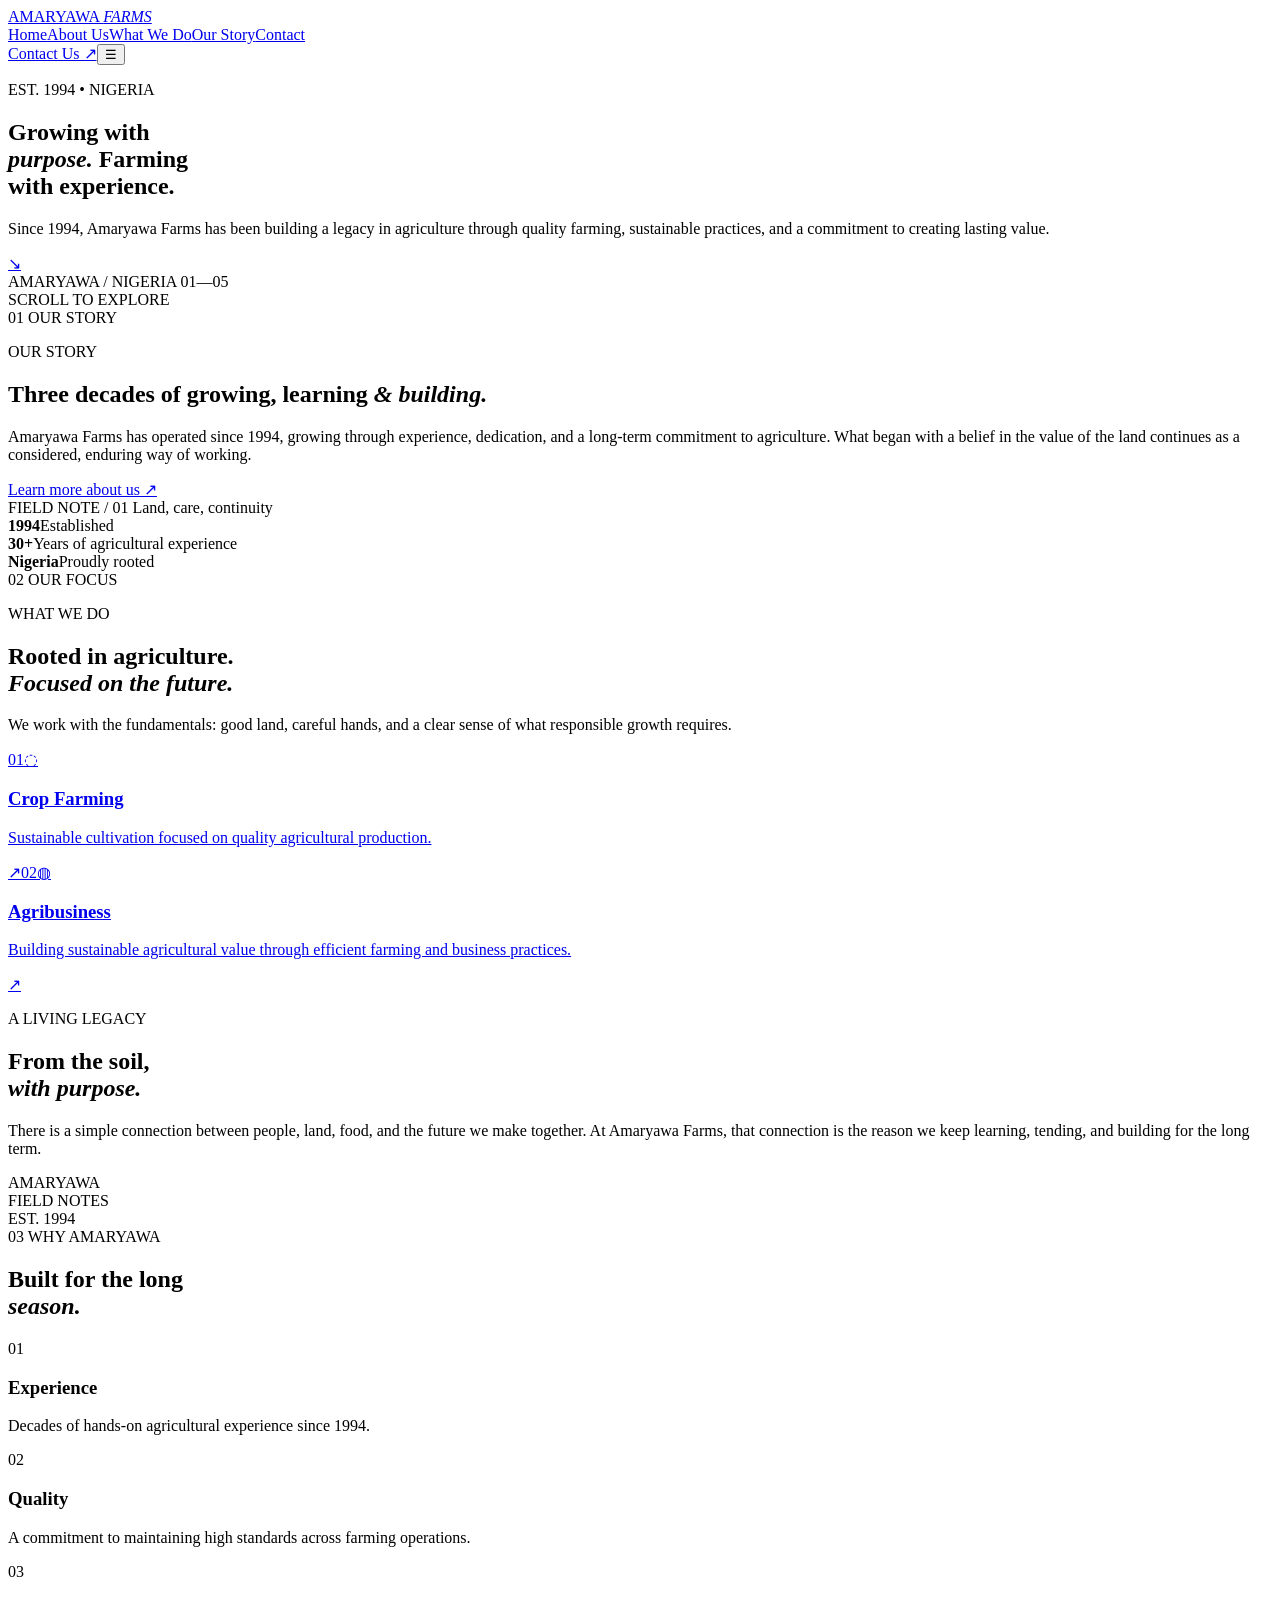
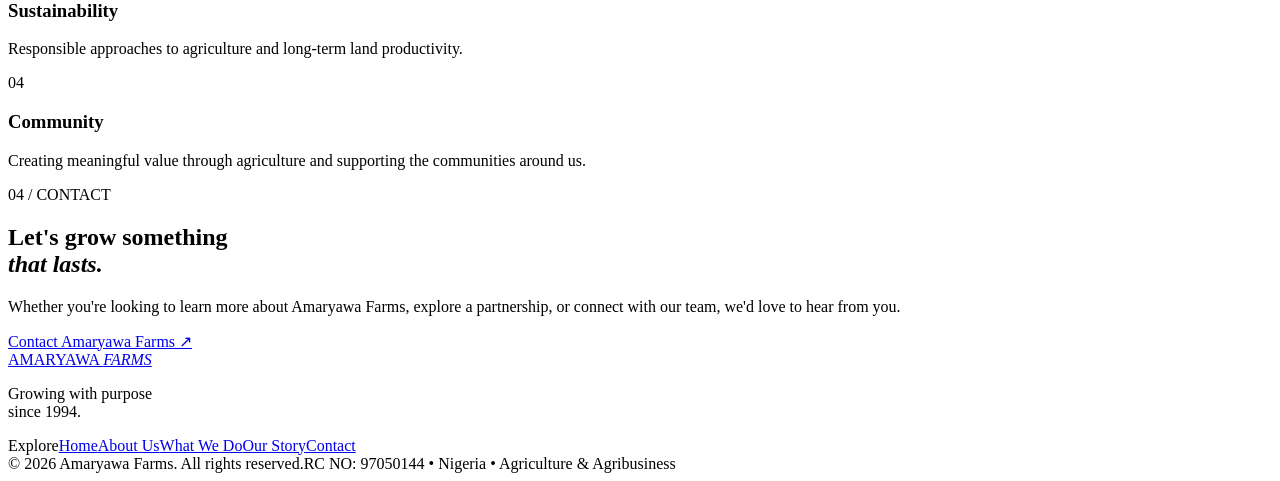
==== index.html @ 3187b5cf "Rename index (2).html to index.html" ====
<!doctype html>
<html lang="en" data-page="home">
<head><meta charset="UTF-8"><meta name="viewport" content="width=device-width, initial-scale=1"><meta name="description" content="Amaryawa Farms — growing with purpose since 1994."><title>Amaryawa Farms — Growing With Purpose</title><link rel="stylesheet" href="styles.css"></head>
<body data-page="home">
<header class="site-nav"><a class="brand" href="index.html">AMARYAWA <em>FARMS</em></a><nav class="desktop-nav" aria-label="Primary navigation"><a data-page="home" href="index.html">Home</a><a data-page="about" href="about.html">About Us</a><a data-page="what-we-do" href="what-we-do.html">What We Do</a><a data-page="story" href="story.html">Our Story</a><a data-page="contact" href="contact.html">Contact</a></nav><a class="nav-cta" href="contact.html">Contact Us ↗</a><button class="menu-toggle" aria-label="Open menu" aria-expanded="false">☰</button></header>
<main>
<section class="hero"><div class="hero-ridge"></div><div class="hero-grass"></div><div class="hero-content container"><p class="eyebrow light">EST. 1994 <span>•</span> NIGERIA</p><h1>Growing with<br><i>purpose.</i> Farming<br>with experience.</h1><div class="hero-bottomline"><p>Since 1994, Amaryawa Farms has been building a legacy in agriculture through quality farming, sustainable practices, and a commitment to creating lasting value.</p><a class="circle-link" href="about.html" aria-label="Explore our farm">↘</a></div></div><div class="hero-rail">AMARYAWA / NIGERIA <span>01—05</span></div><div class="hero-scroll">SCROLL TO EXPLORE <span></span></div></section>
<section class="section-pad"><div class="container intro-grid"><div class="section-index">01 <span>OUR STORY</span></div><div class="intro-copy"><p class="eyebrow">OUR STORY</p><h2>Three decades of growing, learning <i>&amp; building.</i></h2><p class="large-copy">Amaryawa Farms has operated since 1994, growing through experience, dedication, and a long-term commitment to agriculture. What began with a belief in the value of the land continues as a considered, enduring way of working.</p><a class="text-link" href="about.html">Learn more about us ↗</a></div><div><div class="field-note-art"><span class="field-note-circle"></span><span class="field-note-line one"></span><span class="field-note-line two"></span><span class="field-note-leaf one"></span><span class="field-note-leaf two"></span><span class="field-note-sun"></span></div><div class="photo-caption">FIELD NOTE / 01 <span>Land, care, continuity</span></div></div><div class="stat-strip"><div><strong>1994</strong><span>Established</span></div><div><strong>30+</strong><span>Years of agricultural experience</span></div><div><strong>Nigeria</strong><span>Proudly rooted</span></div></div></div></section>
<section class="focus-section section-pad"><div class="container"><div class="section-heading-row"><div class="section-index light">02 <span>OUR FOCUS</span></div><div><p class="eyebrow light">WHAT WE DO</p><h2 class="light-heading">Rooted in agriculture.<br><i>Focused on the future.</i></h2></div><p class="heading-aside">We work with the fundamentals: good land, careful hands, and a clear sense of what responsible growth requires.</p></div><div class="focus-list"><a class="focus-item" href="what-we-do.html"><span class="focus-number">01</span><span class="focus-icon">◌</span><div><h3>Crop Farming</h3><p>Sustainable cultivation focused on quality agricultural production.</p></div><span class="focus-arrow">↗</span></a><a class="focus-item" href="what-we-do.html"><span class="focus-number">02</span><span class="focus-icon">◍</span><div><h3>Agribusiness</h3><p>Building sustainable agricultural value through efficient farming and business practices.</p></div><span class="focus-arrow">↗</span></a></div></div></section>
<section class="story-section section-pad"><div class="container story-grid"><div class="story-copy"><p class="eyebrow">A LIVING LEGACY</p><h2>From the soil,<br><i>with purpose.</i></h2><p>There is a simple connection between people, land, food, and the future we make together. At Amaryawa Farms, that connection is the reason we keep learning, tending, and building for the long term.</p><span class="story-rule"></span></div><div class="story-image-wrap"><div class="topographic-art"><span></span><span></span><span></span><span></span><span></span></div><div class="story-stamp">AMARYAWA<br><span>FIELD NOTES</span><br>EST. 1994</div></div></div></section>
<section class="section-pad"><div class="container"><div class="principles-top"><div class="section-index">03 <span>WHY AMARYAWA</span></div><h2>Built for the long<br><i>season.</i></h2></div><div class="principles-grid"><div class="principle"><span>01</span><h3>Experience</h3><p>Decades of hands-on agricultural experience since 1994.</p></div><div class="principle"><span>02</span><h3>Quality</h3><p>A commitment to maintaining high standards across farming operations.</p></div><div class="principle"><span>03</span><h3>Sustainability</h3><p>Responsible approaches to agriculture and long-term land productivity.</p></div><div class="principle"><span>04</span><h3>Community</h3><p>Creating meaningful value through agriculture and supporting the communities around us.</p></div></div></div></section>
<section class="contact-section"><div class="container contact-inner"><div class="contact-index">04 / CONTACT</div><h2>Let's grow something<br><i>that lasts.</i></h2><p>Whether you're looking to learn more about Amaryawa Farms, explore a partnership, or connect with our team, we'd love to hear from you.</p><a class="contact-button" href="contact.html">Contact Amaryawa Farms ↗</a></div></section>
</main><footer class="footer"><div class="container footer-top"><a class="brand" href="index.html">AMARYAWA <em>FARMS</em></a><p>Growing with purpose<br>since 1994.</p><div class="footer-nav"><span>Explore</span><a href="index.html">Home</a><a href="about.html">About Us</a><a href="what-we-do.html">What We Do</a><a href="story.html">Our Story</a><a href="contact.html">Contact</a></div></div><div class="container footer-bottom"><span>© 2026 Amaryawa Farms. All rights reserved.</span><span>RC NO: 97050144 <span class="footer-dot">•</span> Nigeria <span class="footer-dot">•</span> Agriculture &amp; Agribusiness</span></div></footer><script src="script.js"></script></body></html>
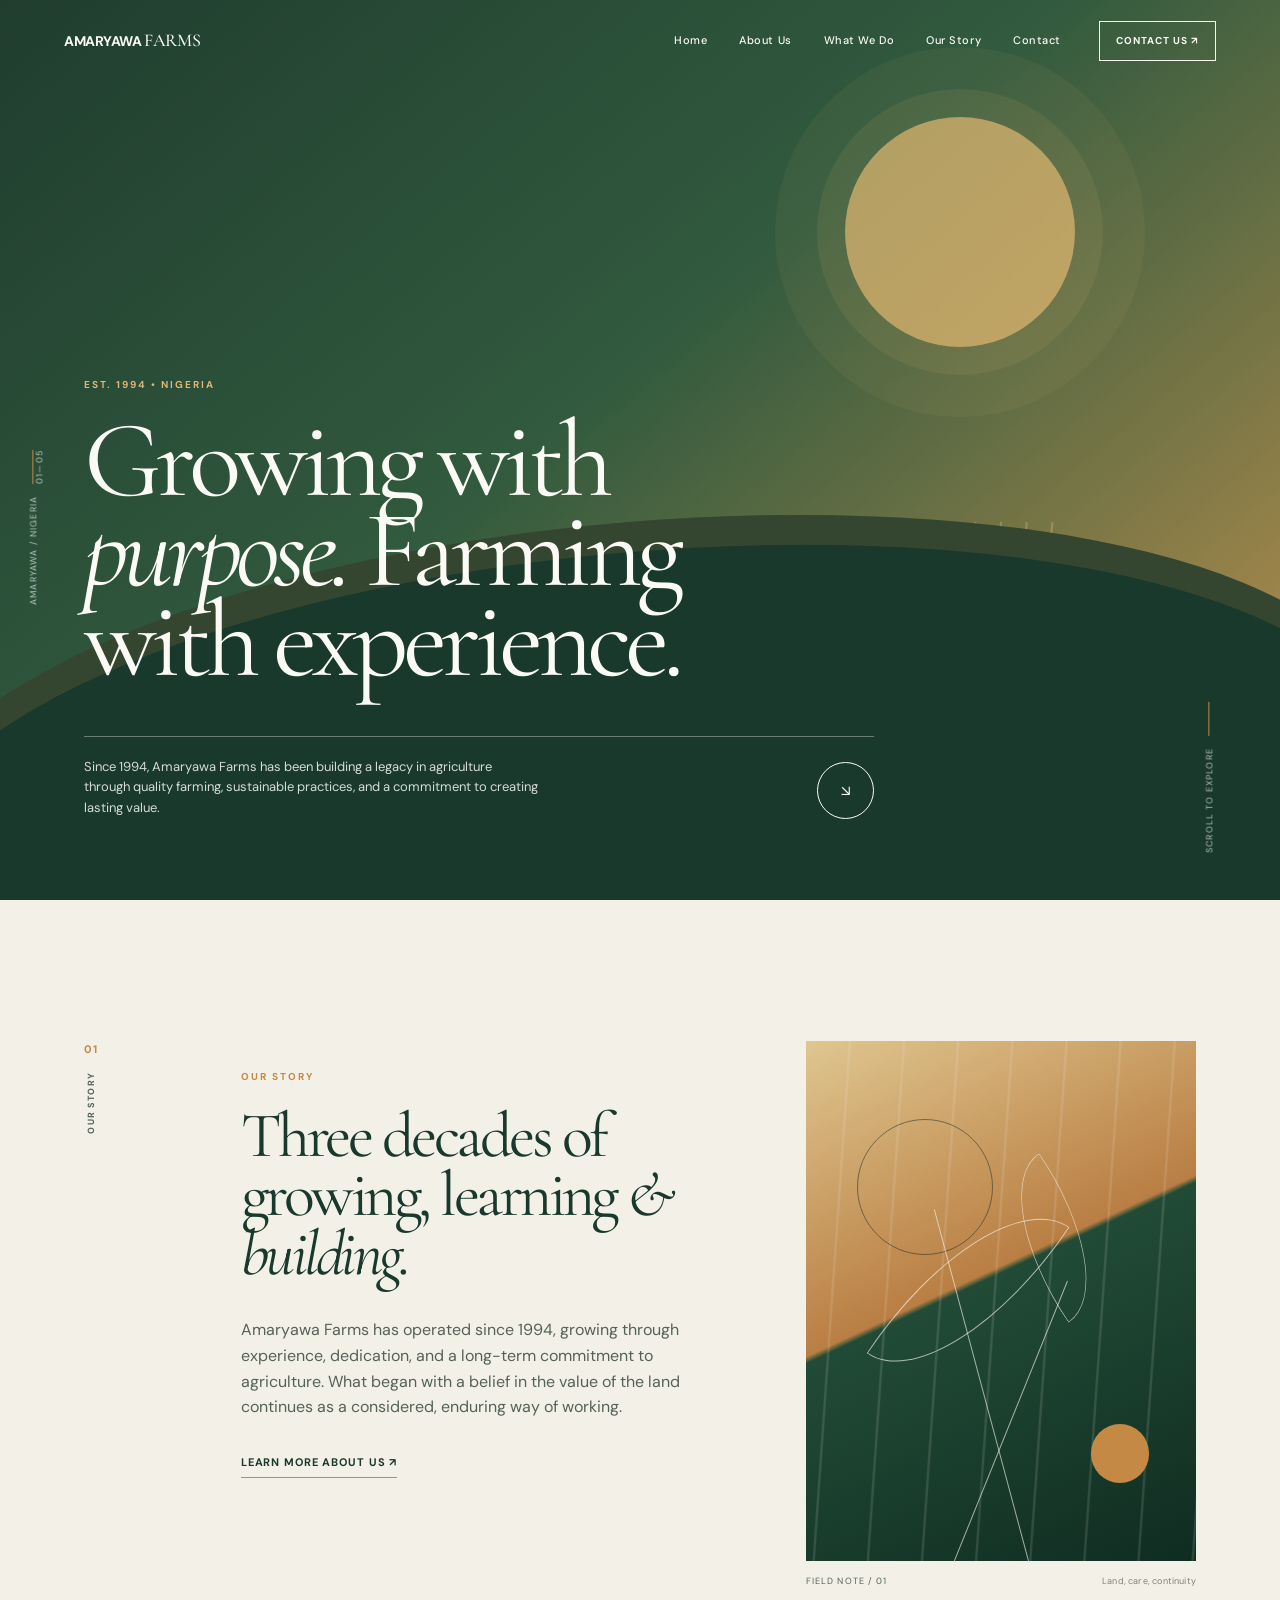
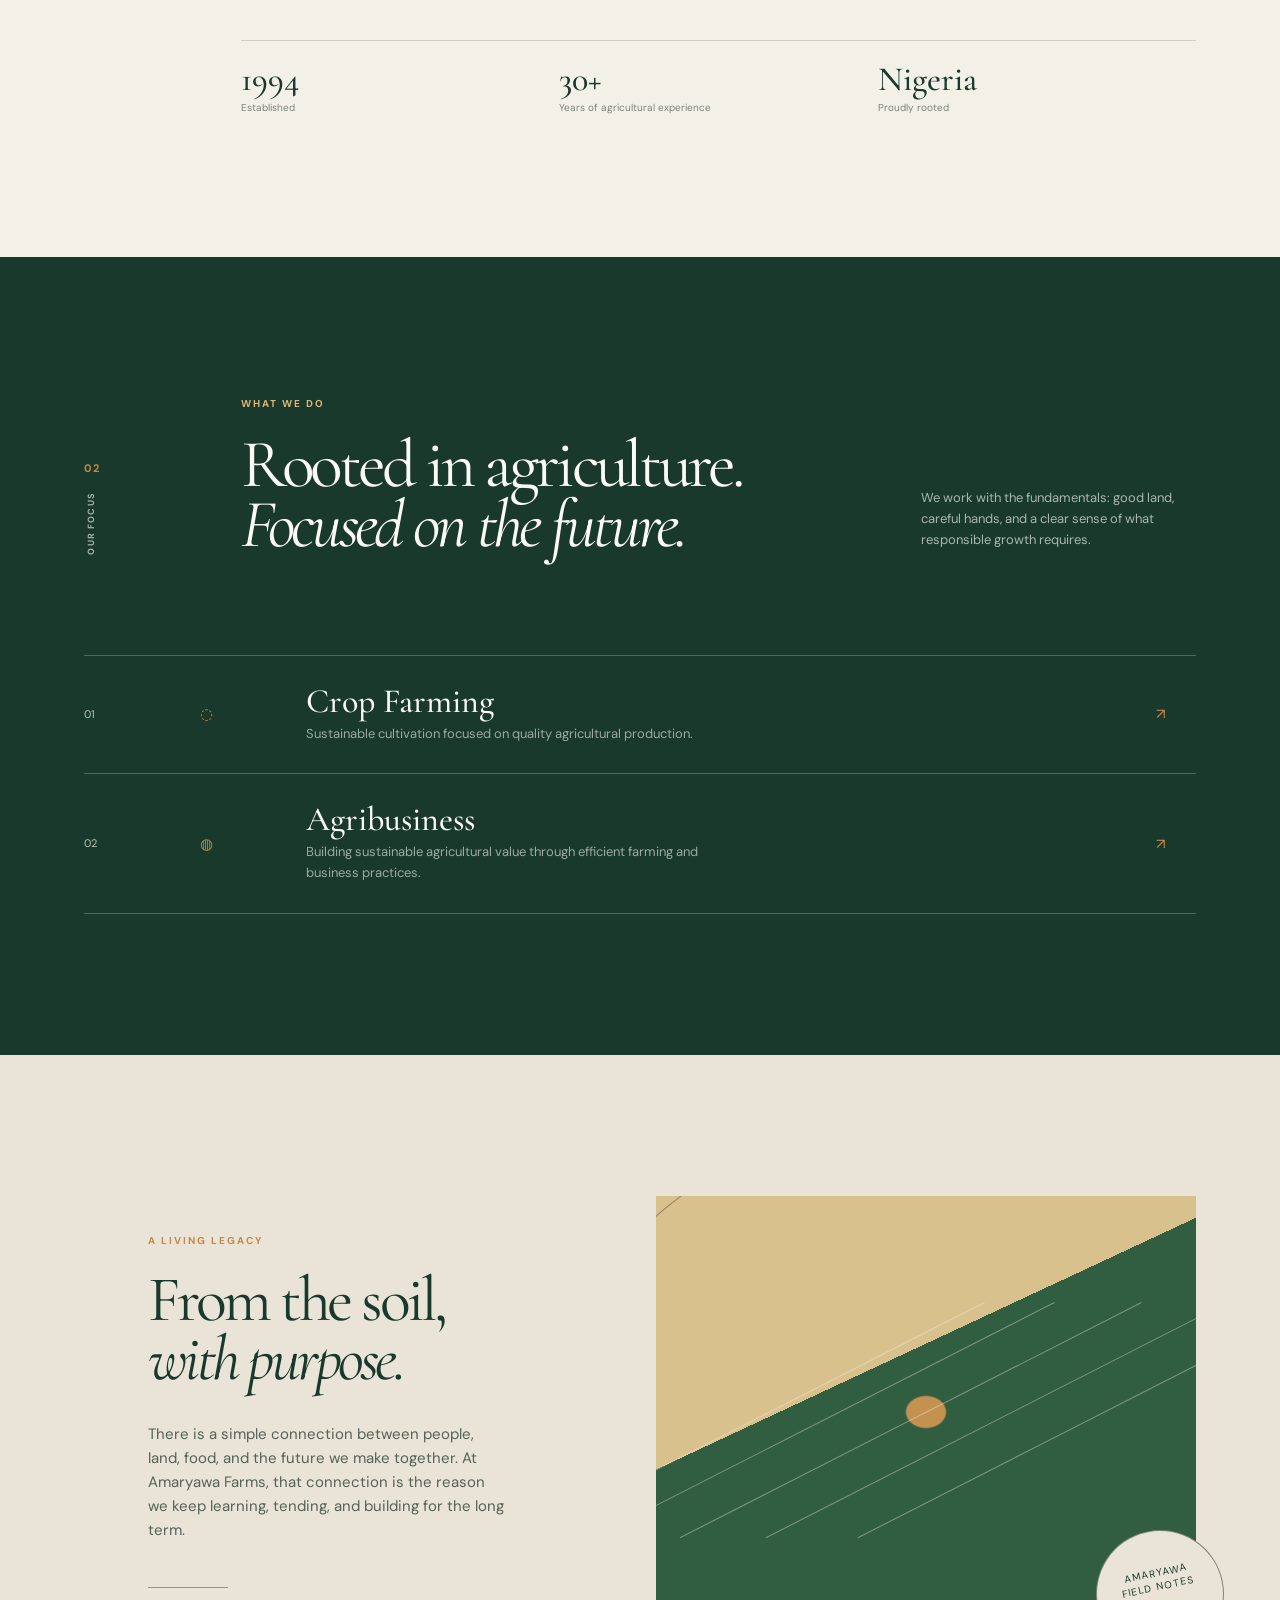
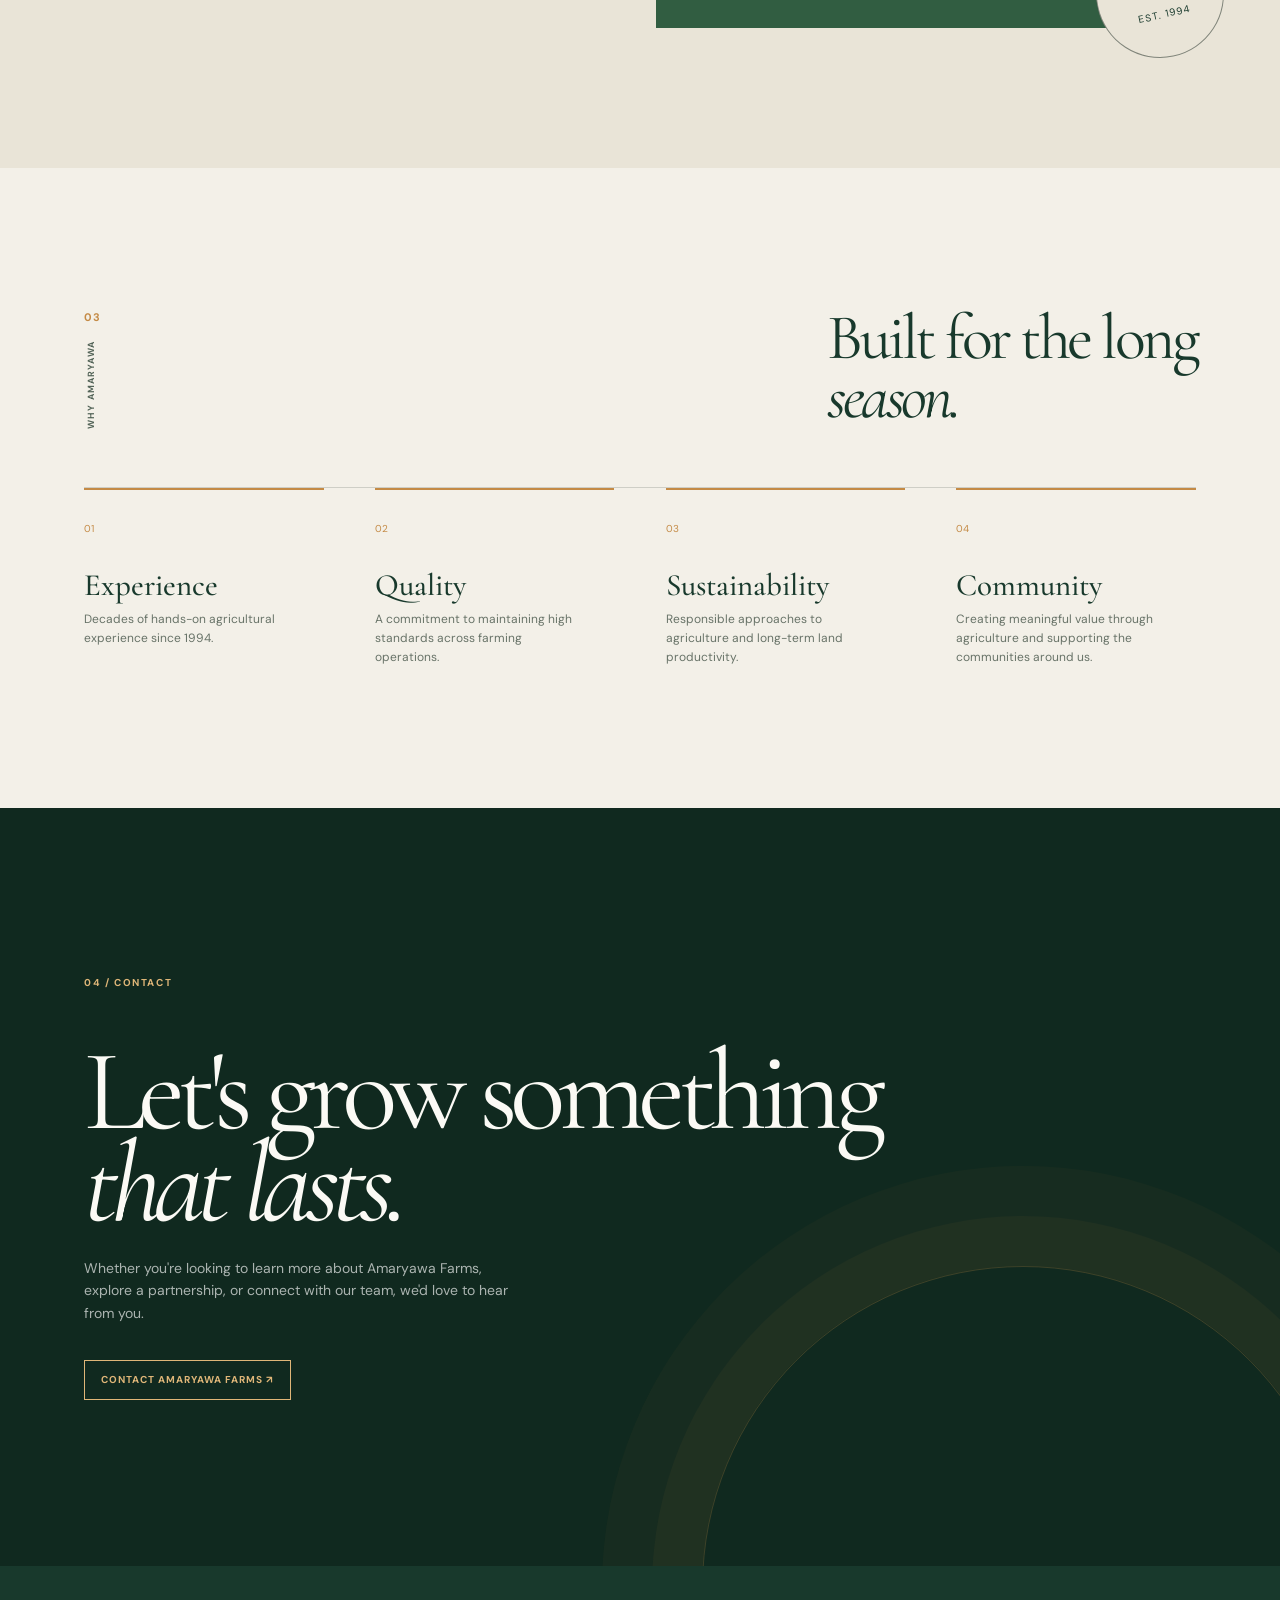
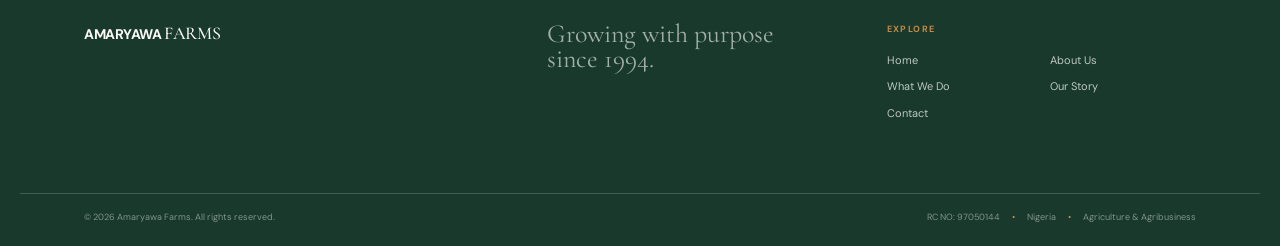
==== commit 7137e3e6: "Rename index (2).html to index.html" ====
--- a/index.html
+++ b/index.html
@@ -1,6 +1,23 @@
 <!doctype html>
 <html lang="en" data-page="home">
-<head><meta charset="UTF-8"><meta name="viewport" content="width=device-width, initial-scale=1"><meta name="description" content="Amaryawa Farms — growing with purpose since 1994."><title>Amaryawa Farms — Growing With Purpose</title><link rel="stylesheet" href="styles.css"></head>
+<head><meta charset="UTF-8"><meta name="viewport" content="width=device-width, initial-scale=1"><meta name="description" content="Amaryawa Farms — growing with purpose since 1994."><title>Amaryawa Farms — Growing With Purpose</title><style id="amaryawa-styles">
+/* Amaryawa Farms — Field Notes design: editorial minimalism, deep botanical green, cream paper, ochre accents, CSS-led field studies. */
+@import url('https://fonts.googleapis.com/css2?family=Cormorant+Garamond:ital,wght@0,400;0,500;0,600;1,400;1,500;1,600&family=DM+Sans:wght@400;500;600;700&display=swap');
+:root{--paper:#f3f0e8;--paper-deep:#e9e4d7;--ink:#18261f;--green:#18392c;--deep:#10291f;--soft:#526357;--ochre:#c48a45;--white:#fbfaf5;--line:rgba(24,38,31,.17);--ease:cubic-bezier(.23,1,.32,1)}
+*{box-sizing:border-box}html{scroll-behavior:smooth}body{margin:0;background:var(--paper);color:var(--ink);font:15px/1.6 'DM Sans',sans-serif}a{color:inherit;text-decoration:none}button{font:inherit}.container{width:100%;max-width:1240px;margin:auto;padding:0 clamp(24px,5vw,72px)}
+.site-nav{position:fixed;z-index:20;inset:0 0 auto;height:82px;display:flex;align-items:center;padding:0 clamp(24px,5vw,72px);color:var(--white);transition:.25s var(--ease);transition-property:background,color,box-shadow}.site-nav.scrolled{background:rgba(243,240,232,.96);color:var(--ink);box-shadow:0 1px 0 rgba(24,38,31,.1);backdrop-filter:blur(14px)}.brand{font-size:14px;font-weight:700;letter-spacing:-.03em}.brand em{font:500 18px 'Cormorant Garamond',serif}.desktop-nav{display:flex;gap:clamp(18px,2.5vw,38px);margin-left:auto;margin-right:38px}.desktop-nav a{position:relative;font-size:11px;font-weight:500;letter-spacing:.05em}.desktop-nav a:after{position:absolute;right:100%;bottom:-7px;left:0;height:1px;background:var(--ochre);content:'';transition:right .25s var(--ease)}.desktop-nav a:hover:after,.desktop-nav a.active:after{right:0}.nav-cta,.contact-button{display:inline-flex;align-items:center;gap:12px;border:1px solid currentColor;padding:11px 16px;font-size:10px;font-weight:700;letter-spacing:.1em;text-transform:uppercase;transition:.2s var(--ease);transition-property:background,color,transform}.nav-cta:hover,.contact-button:hover{background:var(--ochre);border-color:var(--ochre);color:var(--deep)}.nav-cta:active,.contact-button:active{transform:scale(.97)}.menu-toggle{display:none;margin-left:auto;border:0;background:none;color:currentColor}
+.hero{position:relative;min-height:720px;height:100svh;max-height:960px;overflow:hidden;background:linear-gradient(140deg,#203d2e,#315a3e 45%,#c6944e);color:var(--white)}.hero:before{position:absolute;top:13%;right:16%;width:clamp(130px,18vw,280px);height:clamp(130px,18vw,280px);border-radius:50%;background:rgba(225,183,113,.75);box-shadow:0 0 0 28px rgba(225,183,113,.09),0 0 0 70px rgba(225,183,113,.06);content:''}.hero:after{position:absolute;right:-8%;bottom:-15%;left:-8%;height:57%;border-radius:50% 50% 0 0;background:var(--green);box-shadow:inset 0 30px 0 rgba(196,138,69,.17);content:'';transform:rotate(-5deg)}.hero .hero-ridge{position:absolute;right:-8%;bottom:-28%;left:-8%;height:52%;border-radius:50%;background:var(--deep);content:'';transform:rotate(7deg)}.hero .hero-grass{position:absolute;right:19%;bottom:22%;width:29%;height:20%;opacity:.55;background:repeating-linear-gradient(77deg,transparent 0 12px,rgba(232,208,157,.5) 13px 14px,transparent 15px 25px);transform:skewX(-18deg)}.hero-content{position:relative;z-index:1;display:flex;height:100%;flex-direction:column;justify-content:flex-end;padding-top:150px;padding-bottom:clamp(52px,9vh,100px)}.eyebrow{margin:0 0 24px;color:var(--ochre);font-size:10px;font-weight:700;letter-spacing:.2em;line-height:1.2;text-transform:uppercase}.eyebrow.light{color:#dfb678}.hero h1{max-width:800px;margin:0;font:400 clamp(60px,8.5vw,126px)/.83 'Cormorant Garamond',serif;letter-spacing:-.055em}.hero h1 i,h1 i,h2 i{font-weight:400}.hero-bottomline{display:flex;align-items:flex-end;justify-content:space-between;max-width:790px;margin-top:50px;padding-top:20px;border-top:1px solid rgba(255,255,255,.35)}.hero-bottomline p{max-width:455px;margin:0;color:rgba(255,255,255,.82);font-size:13px}.circle-link{display:grid;place-items:center;width:57px;height:57px;border:1px solid currentColor;border-radius:50%;transition:.2s var(--ease)}.circle-link:hover{background:var(--ochre);color:var(--deep);transform:rotate(-45deg)}.hero-rail,.hero-scroll{position:absolute;z-index:2;display:flex;align-items:center;gap:12px;color:rgba(255,255,255,.7);font-size:9px;letter-spacing:.13em;writing-mode:vertical-rl;transform:rotate(180deg)}.hero-rail{top:50%;left:clamp(14px,2vw,30px)}.hero-scroll{right:clamp(24px,5vw,72px);bottom:47px}.hero-rail span,.hero-scroll span{display:inline-block;width:1px;height:34px;background:var(--ochre)}
+.section-pad{padding-top:clamp(86px,11vw,160px);padding-bottom:clamp(86px,11vw,160px)}.section-index{display:flex;flex-direction:column;gap:14px;color:var(--ochre);font-size:11px;font-weight:700;letter-spacing:.1em}.section-index span{color:var(--soft);font-size:9px;letter-spacing:.13em;writing-mode:vertical-rl;transform:rotate(180deg)}.intro-grid{display:grid;grid-template-columns:80px minmax(0,1fr) minmax(260px,390px);gap:52px clamp(30px,6vw,96px)}.intro-copy{padding-top:30px}.intro-copy h2,.story-copy h2,.principles-top h2{max-width:630px;margin:0 0 34px;color:var(--green);font:400 clamp(48px,5vw,76px)/.92 'Cormorant Garamond',serif;letter-spacing:-.055em}.large-copy{max-width:475px;margin:0 0 29px;color:#556257;font-size:16px}.text-link{display:inline-flex;align-items:center;gap:9px;border-bottom:1px solid var(--ochre);padding-bottom:6px;color:var(--green);font-size:11px;font-weight:700;letter-spacing:.08em;text-transform:uppercase}.text-link:hover{gap:15px}.field-note-art{position:relative;width:100%;aspect-ratio:3/4;overflow:hidden;background:linear-gradient(155deg,#dfc68f,#b97e43 45%,#214b36 46%,#102c21)}.field-note-art:before{position:absolute;inset:0;background:repeating-linear-gradient(104deg,transparent 0 20px,rgba(243,240,232,.13) 21px 22px,transparent 23px 45px);content:'';transform:rotate(-10deg) scale(1.2)}.field-note-circle{position:absolute;top:15%;left:13%;width:35%;aspect-ratio:1;border:1px solid rgba(24,38,31,.5);border-radius:50%}.field-note-line{position:absolute;bottom:0;width:1px;height:58%;background:rgba(243,240,232,.65);transform-origin:bottom}.field-note-line.one{left:38%;transform:rotate(22deg)}.field-note-line.two{left:57%;height:70%;transform:rotate(-15deg)}.field-note-leaf{position:absolute;display:block;width:25%;height:42%;border:1px solid rgba(243,240,232,.7);border-radius:100% 0;transform:rotate(34deg)}.field-note-leaf.one{bottom:31%;left:29%}.field-note-leaf.two{bottom:41%;left:51%;transform:rotate(-34deg) scale(.72)}.field-note-sun{position:absolute;right:12%;bottom:15%;width:15%;aspect-ratio:1;border-radius:50%;background:var(--ochre)}.photo-caption{display:flex;justify-content:space-between;padding-top:13px;color:var(--soft);font-size:9px;letter-spacing:.12em;text-transform:uppercase}.photo-caption span{color:#7e837a;letter-spacing:.02em;text-transform:none}.stat-strip{grid-column:2/4;display:grid;grid-template-columns:repeat(3,1fr);border-top:1px solid var(--line)}.stat-strip div{display:flex;flex-direction:column;gap:3px;padding:22px 22px 0 0}.stat-strip strong{color:var(--green);font:500 34px/1 'Cormorant Garamond',serif}.stat-strip span{color:#7b8479;font-size:10px}
+.focus-section{background:var(--green);color:var(--white)}.section-heading-row{display:grid;grid-template-columns:80px minmax(0,1fr) minmax(200px,275px);gap:clamp(30px,6vw,96px);align-items:end}.section-index.light span{color:rgba(255,255,255,.62)}.light-heading{margin:0;color:var(--white);font:400 clamp(51px,5.3vw,80px)/.89 'Cormorant Garamond',serif;letter-spacing:-.055em}.heading-aside{margin:0 0 4px;color:rgba(255,255,255,.63);font-size:13px}.focus-list{margin-top:100px;border-top:1px solid rgba(255,255,255,.24)}.focus-item{display:grid;grid-template-columns:80px 70px minmax(0,1fr) 40px;gap:clamp(16px,3vw,36px);align-items:center;border-bottom:1px solid rgba(255,255,255,.24);padding:29px 0;transition:.25s var(--ease)}.focus-item:hover{padding-left:15px;background:rgba(255,255,255,.035)}.focus-number{color:#b7c3b3;font-size:11px}.focus-icon{color:var(--ochre)}.focus-item h3{margin:0 0 5px;font:500 34px/1 'Cormorant Garamond',serif}.focus-item p{max-width:420px;margin:0;color:rgba(255,255,255,.57);font-size:13px}.focus-arrow{color:var(--ochre)}
+.story-section{background:var(--paper-deep);overflow:hidden}.story-grid{display:grid;grid-template-columns:1fr 1.15fr;gap:clamp(45px,8vw,130px);align-items:center}.story-copy{padding-left:clamp(0px,5vw,74px)}.story-copy p:not(.eyebrow){max-width:360px;color:#556257;font-size:15px}.story-rule{display:block;width:80px;height:1px;margin-top:45px;background:var(--ochre)}.topographic-art{position:relative;width:100%;aspect-ratio:1.25;overflow:hidden;background:radial-gradient(ellipse at 50% 50%,#c49250 0 5%,transparent 5.5%),linear-gradient(155deg,#d9c18d 0 40%,#315d41 40%)}.topographic-art:before{position:absolute;inset:-20%;border:1px solid rgba(24,38,31,.38);border-radius:48% 52% 44% 56%;content:'';transform:rotate(-17deg);box-shadow:0 25px 0 rgba(24,38,31,.3),0 50px 0 rgba(24,38,31,.25),0 75px 0 rgba(24,38,31,.2),0 100px 0 rgba(24,38,31,.14)}.topographic-art span{position:absolute;top:-8%;display:block;width:1px;height:120%;background:rgba(243,240,232,.38);transform:rotate(63deg)}.topographic-art span:nth-child(1){left:18%}.topographic-art span:nth-child(2){left:31%}.topographic-art span:nth-child(3){left:47%}.topographic-art span:nth-child(4){left:63%}.topographic-art span:nth-child(5){left:80%}.story-stamp{position:absolute;right:-28px;bottom:-30px;display:grid;place-content:center;width:128px;height:128px;border:1px solid rgba(24,38,31,.5);border-radius:50%;background:var(--paper-deep);color:var(--green);font-size:10px;letter-spacing:.11em;line-height:1.4;text-align:center;transform:rotate(-12deg)}.story-image-wrap{position:relative}
+.principles-section{background:var(--paper)}.principles-top{display:flex;justify-content:space-between;align-items:flex-start;border-bottom:1px solid var(--line);padding-bottom:58px}.principles-top h2{margin:0;max-width:440px}.principles-grid{display:grid;grid-template-columns:repeat(4,1fr);gap:clamp(20px,4vw,58px)}.principle{padding-top:25px;border-top:2px solid var(--ochre)}.principle>span{color:var(--ochre);font-size:10px}.principle h3{margin:31px 0 9px;color:var(--green);font:500 31px/1 'Cormorant Garamond',serif}.principle p{max-width:210px;margin:0;color:#687368;font-size:12px}
+.contact-section{position:relative;overflow:hidden;background:var(--deep);color:var(--white)}.contact-section:after{position:absolute;right:-5%;bottom:-45%;width:50vw;height:50vw;border:1px solid rgba(196,138,69,.25);border-radius:50%;box-shadow:0 0 0 50px rgba(196,138,69,.05),0 0 0 100px rgba(196,138,69,.04);content:''}.contact-inner{position:relative;z-index:1;padding-top:clamp(100px,13vw,180px);padding-bottom:clamp(100px,13vw,180px)}.contact-index{margin-bottom:55px;color:#dfb678;font-size:10px;font-weight:700;letter-spacing:.16em}.contact-inner h2{margin:0 0 27px;font:400 clamp(65px,9vw,125px)/.8 'Cormorant Garamond',serif;letter-spacing:-.065em}.contact-inner p{max-width:425px;margin:0 0 36px;color:rgba(255,255,255,.65);font-size:14px}.contact-button{border-color:#dfb678;color:#dfb678}.footer{background:var(--green);color:var(--white)}.footer-top{display:grid;grid-template-columns:1.4fr 1fr 1fr;gap:30px;padding-top:56px;padding-bottom:70px}.footer-top>p{margin:0;color:rgba(255,255,255,.6);font:26px/.95 'Cormorant Garamond',serif}.footer-nav{display:grid;grid-template-columns:1fr 1fr;gap:9px 18px;font-size:11px}.footer-nav span{grid-column:1/-1;margin-bottom:6px;color:var(--ochre);font-size:9px;font-weight:700;letter-spacing:.16em;text-transform:uppercase}.footer-nav a{color:rgba(255,255,255,.72)}.footer-nav a:hover{color:var(--ochre)}.footer-bottom{display:flex;justify-content:space-between;border-top:1px solid rgba(255,255,255,.18);padding-top:16px;padding-bottom:22px;color:rgba(255,255,255,.46);font-size:9px}.footer-dot{margin:0 10px;color:var(--ochre)}
+.page-hero{padding:190px 0 100px;background:var(--green);color:var(--white)}.page-hero h1{max-width:900px;margin:0;font:400 clamp(65px,10vw,138px)/.82 'Cormorant Garamond',serif;letter-spacing:-.06em}.page-hero p{max-width:510px;margin:36px 0 0;color:rgba(255,255,255,.68);font-size:15px}.detail-grid{display:grid;grid-template-columns:80px minmax(0,1fr);gap:clamp(30px,6vw,96px)}.detail-copy{max-width:750px}.detail-copy h2{margin:0 0 28px;color:var(--green);font:400 clamp(48px,6vw,80px)/.9 'Cormorant Garamond',serif;letter-spacing:-.05em}.detail-copy p{max-width:650px;color:#566258;font-size:16px;line-height:1.8}.detail-copy p+p{margin-top:22px}.page-list{margin-top:55px;border-top:1px solid var(--line)}.page-list article{display:grid;grid-template-columns:70px 1fr 30px;gap:28px;align-items:start;border-bottom:1px solid var(--line);padding:28px 0}.page-list article span{color:var(--ochre);font-size:10px}.page-list h3{margin:0 0 7px;color:var(--green);font:500 34px/1 'Cormorant Garamond',serif}.page-list p{max-width:540px;margin:0;color:#687368;font-size:13px}.contact-panel{display:grid;grid-template-columns:1fr 1fr;gap:60px;align-items:start}.contact-panel h2{margin:0;color:var(--green);font:400 clamp(55px,7vw,92px)/.84 'Cormorant Garamond',serif;letter-spacing:-.06em}.contact-details{border-top:1px solid var(--line);padding-top:24px}.contact-details span{display:block;margin-bottom:8px;color:var(--ochre);font-size:10px;font-weight:700;letter-spacing:.15em;text-transform:uppercase}.contact-details a{display:block;margin-bottom:28px;color:var(--green);font:500 25px 'Cormorant Garamond',serif}.contact-details p{margin:0;color:#687368;font-size:13px}
+@media(max-width:850px){.desktop-nav{gap:16px;margin-right:18px}.nav-cta{display:none}.intro-grid,.section-heading-row,.detail-grid{grid-template-columns:48px minmax(0,1fr);gap:24px}.intro-copy,.detail-copy{grid-column:2}.stat-strip{grid-column:2}.section-heading-row .heading-aside{grid-column:2}.story-grid{gap:50px}.contact-panel{gap:35px}}
+@media(max-width:620px){.site-nav{height:70px}.desktop-nav{position:absolute;top:70px;right:0;left:0;display:none;flex-direction:column;gap:0;margin:0;padding:15px 24px 24px;background:var(--paper);color:var(--ink);box-shadow:0 10px 20px rgba(0,0,0,.08)}.desktop-nav.open{display:flex}.desktop-nav a{padding:13px 0;border-bottom:1px solid var(--line);font-size:12px}.menu-toggle{display:block}.hero{min-height:690px}.hero-rail,.hero-scroll{display:none}.hero-content{padding-bottom:50px}.hero h1{font-size:clamp(57px,16vw,86px)}.hero-bottomline{align-items:flex-start;gap:20px;margin-top:38px}.hero-bottomline p{font-size:12px}.circle-link{width:48px;height:48px}.section-pad{padding-top:82px;padding-bottom:82px}.intro-grid,.section-heading-row,.detail-grid{grid-template-columns:1fr;gap:28px}.section-index{flex-direction:row;align-items:center;gap:12px}.section-index span{writing-mode:initial;transform:none}.intro-copy,.detail-copy,.stat-strip,.section-heading-row .heading-aside{grid-column:auto}.intro-copy{padding-top:0}.intro-copy h2,.story-copy h2,.principles-top h2,.detail-copy h2{font-size:clamp(49px,14vw,68px)}.stat-strip{gap:10px}.stat-strip div{padding-right:3px}.stat-strip strong{font-size:28px}.stat-strip span{font-size:9px}.section-heading-row{align-items:start}.focus-list{margin-top:70px}.focus-item{grid-template-columns:35px 45px minmax(0,1fr) 20px;gap:10px;padding:23px 0}.focus-item h3{font-size:29px}.focus-item p{font-size:11px}.story-grid{grid-template-columns:1fr;gap:55px}.story-copy{padding-left:0}.story-stamp{right:-10px;bottom:-25px;width:105px;height:105px;font-size:8px}.principles-top{display:block;padding-bottom:36px}.principles-top h2{margin-top:40px}.principles-grid{grid-template-columns:1fr 1fr;gap:35px 18px}.principle h3{margin-top:20px;font-size:27px}.principle p{font-size:11px}.contact-panel{grid-template-columns:1fr;gap:55px}.contact-inner h2{font-size:clamp(59px,16vw,84px)}.page-hero{padding:145px 0 80px}.page-hero h1{font-size:clamp(63px,17vw,94px)}.footer-top{grid-template-columns:1fr 1fr;gap:45px 24px}.footer-top>p{font-size:23px}.footer-nav{grid-column:1/-1}.footer-bottom{flex-direction:column;gap:6px}}
+@media(prefers-reduced-motion:no-preference){.hero h1,.page-hero h1{animation:rise .8s var(--ease) both}}@keyframes rise{from{opacity:0;transform:translateY(18px)}to{opacity:1;transform:none}}
+
+</style></head>
 <body data-page="home">
 <header class="site-nav"><a class="brand" href="index.html">AMARYAWA <em>FARMS</em></a><nav class="desktop-nav" aria-label="Primary navigation"><a data-page="home" href="index.html">Home</a><a data-page="about" href="about.html">About Us</a><a data-page="what-we-do" href="what-we-do.html">What We Do</a><a data-page="story" href="story.html">Our Story</a><a data-page="contact" href="contact.html">Contact</a></nav><a class="nav-cta" href="contact.html">Contact Us ↗</a><button class="menu-toggle" aria-label="Open menu" aria-expanded="false">☰</button></header>
 <main>
